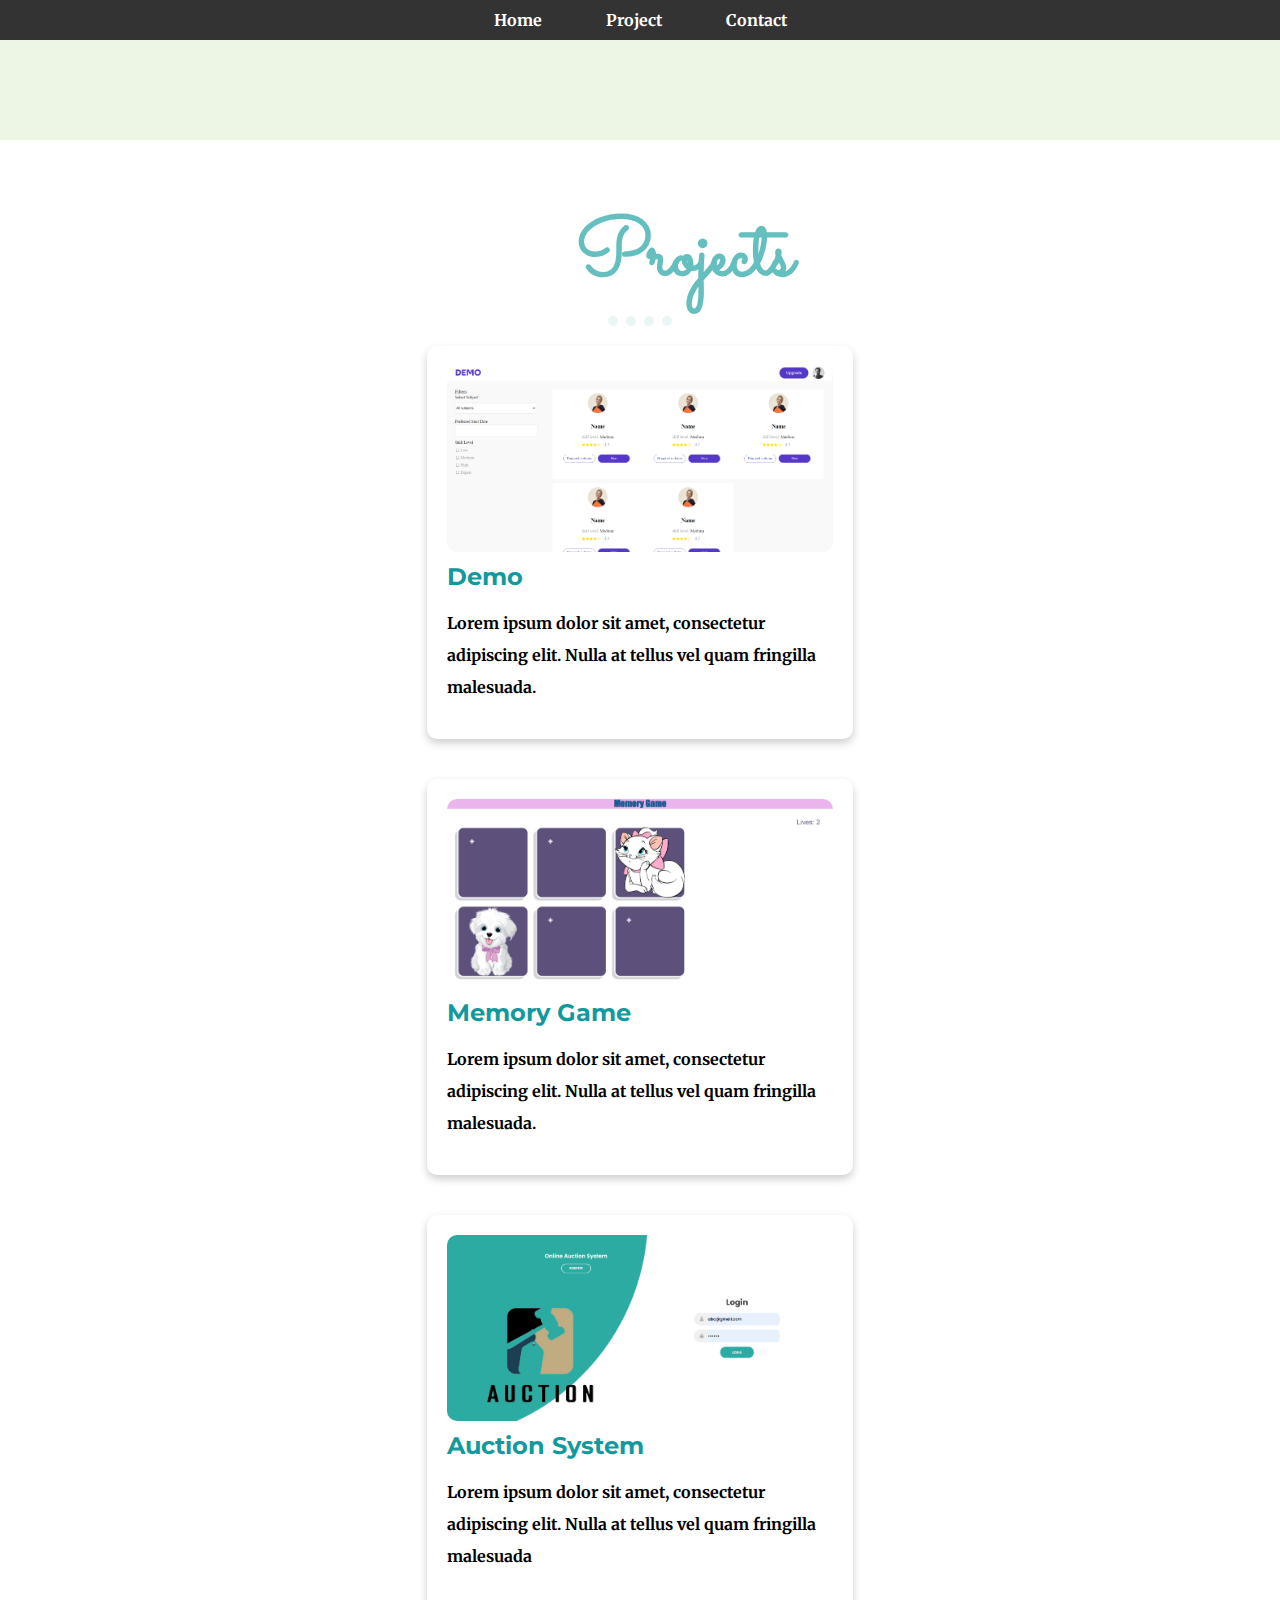
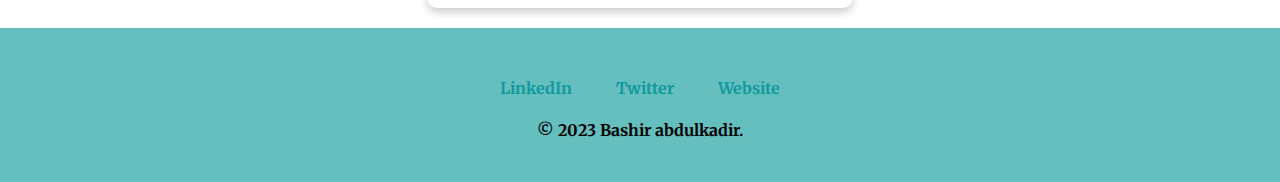
==== project.html @ d48af5b2 "Add files via upload" ====
<!DOCTYPE html>
<html lang="en">

<head>
    <meta charset="UTF-8" />
    <meta http-equiv="X-UA-Compatible" content="IE=edge" />
    <meta name="viewport" content="width=device-width, initial-scale=1.0" />
    <link rel="preconnect" href="https://fonts.googleapis.com" />
    <link rel="preconnect" href="https://fonts.gstatic.com" crossorigin />
    <link
        href="https://fonts.googleapis.com/css2?family=Merriweather:wght@300&family=Montserrat&family=Sacramento&display=swap"
        rel="stylesheet" />
    <link rel="stylesheet" href="css/styles.css" />
    <title>My Projects</title>
</head>

<body>
    <!-- Navbar -->
    <nav class="navbar">
        <ul class="navbar-list">
            <li class="navbar-item"><a href="index.html">Home</a></li>
            <li class="navbar-item"><a href="project.html">Project</a></li>
            <li class="navbar-item"><a href="contact.html">Contact</a></li>
        </ul>
    </nav>
    <div class="top-container"></div>
    <div class="middle-container">
        <h1>Projects</h1>
        <hr />

        <!-- Projects -->
        <div class="project">
            <img class="project-image" src="./imgs/1.png" alt="Project 1" />
            <h2 class="project-title">Demo</h2>
            <p class="project-description">
                Lorem ipsum dolor sit amet, consectetur adipiscing elit. Nulla at
                tellus vel quam fringilla malesuada.
            </p>
        </div>

        <div class="project">
            <img class="project-image" src="./imgs//MemoryGame.png" alt="Project 2" />
            <h2 class="project-title">Memory Game</h2>
            <p class="project-description">
                Lorem ipsum dolor sit amet, consectetur adipiscing elit. Nulla at
                tellus vel quam fringilla malesuada.
            </p>
        </div>

        <div class="project">
            <img class="project-image" src="/imgs/onlineAuctionSystem.png" alt="Project 3" />
            <h2 class="project-title">Auction System</h2>
            <p class="project-description">
                Lorem ipsum dolor sit amet, consectetur adipiscing elit. Nulla at
                tellus vel quam fringilla malesuada
            </p>
        </div>
    </div>
    <!-- Footer -->
    <div class="bottom-container">
        <a class="footer-link" href="https://www.linkedin.com/">LinkedIn</a>
        <a class="footer-link" href="https://twitter.com/">Twitter</a>
        <a class="footer-link" href="https://www.appbrewery.co/">Website</a>
        <p>© 2023 Bashir abdulkadir.</p>
    </div>
</body>

</html>
---- css/styles.css ----
body {
  margin: 0;
  text-align: center;
  font-size: 1em;
  font-weight: bold;
}
p {
  line-height: 2;
  font-family: "Merriweather", serif;
}
h1 {
  color: #66bfbf;
  margin: 0 auto;
  margin-top: 50 auto;
  font-family: "Sacramento", cursive;
  font-size: 5rem;
  font-weight: bold;
  width: 10%;
}
h2 {
  color: #66bfbf;
  font-family: "Montserrat", sans-serif;
  font-size: 2.5rem;
  font-weight: bold;
}
h3 {
  color: #66bfbf;
  font-family: "Montserrat", sans-serif;
  font-size: 1.5rem;
  font-weight: bold;
}
hr {
  margin-left: 20em;
  margin-bottom: 1em;
  margin: 0 auto;
  border-style: none;
  border-top-style: dotted;
  border-color: #eaf6f6;
  border-width: 10px;
  width: 5%;
}
a {
  font-family: "Merriweather", serif;
  color: #11999e;
  margin: 10px 20px;
  text-decoration: none;
}
a:hover {
  color: #eafafa;
}
/* Navbar styles */
.navbar {
  background-color: #333;
  color: #fff;
  padding: 10px 0;
}

.navbar-list {
  list-style: none;
  margin: 0;
  padding: 0;
  text-align: center;
}

.navbar-item {
  display: inline-block;
  margin-right: 20px;
}

.navbar-item:last-child {
  margin-right: 0;
}

.navbar-item a {
  text-decoration: none;
  color: #fff;
  font-weight: bold;
}

.navbar-item a:hover {
  text-decoration: underline;
}

.top-container {
  background-color: #edf6e5;
  padding-top: 100px;
  position: relative;
}
.top-cloud {
  position: absolute;
  right: 300px;
  top: 50px;
}
.bottom-cloud {
  position: absolute;
  left: 250px;
  bottom: 450px;
}
.middle-container {
  padding-top: 60px;
  display: flex;
  flex-direction: column;
  justify-content: center;
  align-items: center;
}
.me {
  border-radius: 50%;
  height: 170px;
  width: 170px;
  border: 1px solid;
}
.intro {
  width: 40%;
  margin: 20px auto 60px auto;
}

.programmer {
  border-radius: 50%;
  height: 170px;
  width: 170px;
  border: 1px solid;
  float: left;
  margin-right: 30px;
}
.skill {
  border-radius: 50%;
  height: 170px;
  width: 170px;
  border: 1px solid;
  float: right;
}
.skill-row {
  width: 50%;
  margin: 0 auto;
}
.contact-me {
  margin: 0 auto;
}
.btn {
  background: #11cdd4;
  background-image: -webkit-linear-gradient(top, #11cdd4, #11999e);
  background-image: -moz-linear-gradient(top, #11cdd4, #11999e);
  background-image: -ms-linear-gradient(top, #11cdd4, #11999e);
  background-image: -o-linear-gradient(top, #11cdd4, #11999e);
  background-image: linear-gradient(to bottom, #11cdd4, #11999e);
  -webkit-border-radius: 8;
  -moz-border-radius: 8;
  border-radius: 8px;
  font-family: Arial;
  color: #ffffff;
  font-size: 20px;
  padding: 10px 20px 10px 20px;
  text-decoration: none;
}
.bottom-container {
  background-color: #66bfbf;
  padding: 50px 0 20px;
}
.copyright {
  color: #eaf6f6;
  font-size: 0.75rem;
  margin: 20px 0px;
}

.project-container {
  display: flex;
  flex-wrap: wrap;
  justify-content: space-around;
  margin: 20px;
}

.project {
  background-color: #fff;
  border-radius: 10px;
  width: calc(33.33% - 40px);
  margin: 20px;
  padding: 20px;
  box-shadow: 0px 4px 8px rgba(0, 0, 0, 0.2);
  text-align: left;
  display: flex;
  flex-direction: column;
}

.project-image {
  max-width: 100%;
  border-radius: 10px;
  margin-bottom: 10px;
}

.project-title {
  color: #11999e;
  font-size: 1.5rem;
  margin: 0;
}

.project-description {
  font-size: 1rem;
  flex-grow: 1;
}

/* Contact form styles */
.contact-form {
  background-color: #fff;
  border-radius: 10px;
  width: 50%;
  margin: 20px auto;
  padding: 20px;
  box-shadow: 0px 4px 8px rgba(0, 0, 0, 0.2);
}

.contact-form label {
  display: block;
  font-weight: bold;
  margin-bottom: 10px;
}

.contact-form input[type="text"],
.contact-form input[type="email"],
.contact-form textarea {
  width: 100%;
  padding: 12px;
  margin-bottom: 20px;
  border: 2px solid #ccc;
  border-radius: 4px;
  font-family: "Merriweather", serif;
  font-size: 1rem;
}

.contact-form textarea {
  resize: vertical;
  height: 150px;
}

.contact-form button[type="submit"] {
  background: #11cdd4;
  background-image: -webkit-linear-gradient(top, #11cdd4, #11999e);
  background-image: -moz-linear-gradient(top, #11cdd4, #11999e);
  background-image: -ms-linear-gradient(top, #11cdd4, #11999e);
  background-image: -o-linear-gradient(top, #11cdd4, #11999e);
  background-image: linear-gradient(to bottom, #11cdd4, #11999e);
  -webkit-border-radius: 8;
  -moz-border-radius: 8;
  border-radius: 8px;
  font-family: Arial;
  color: #ffffff;
  font-size: 20px;
  padding: 10px 20px;
  text-decoration: none;
}
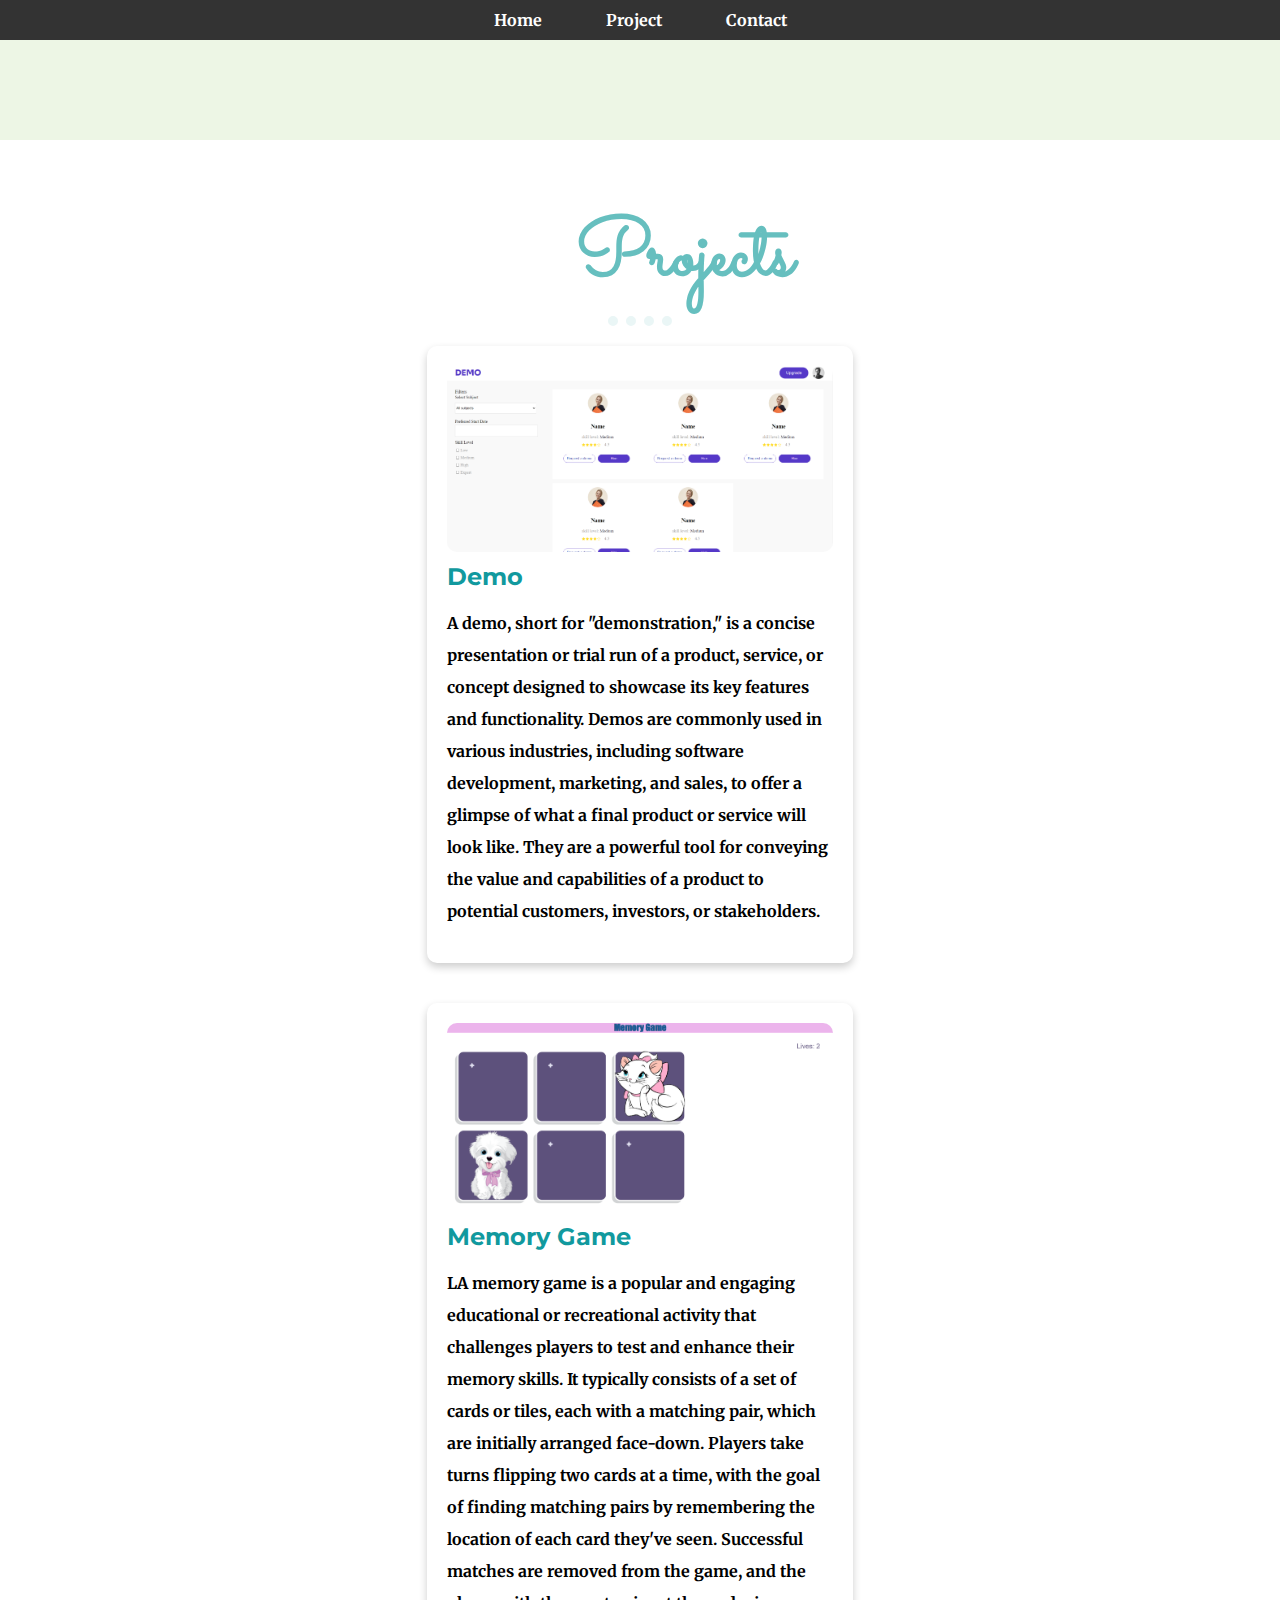
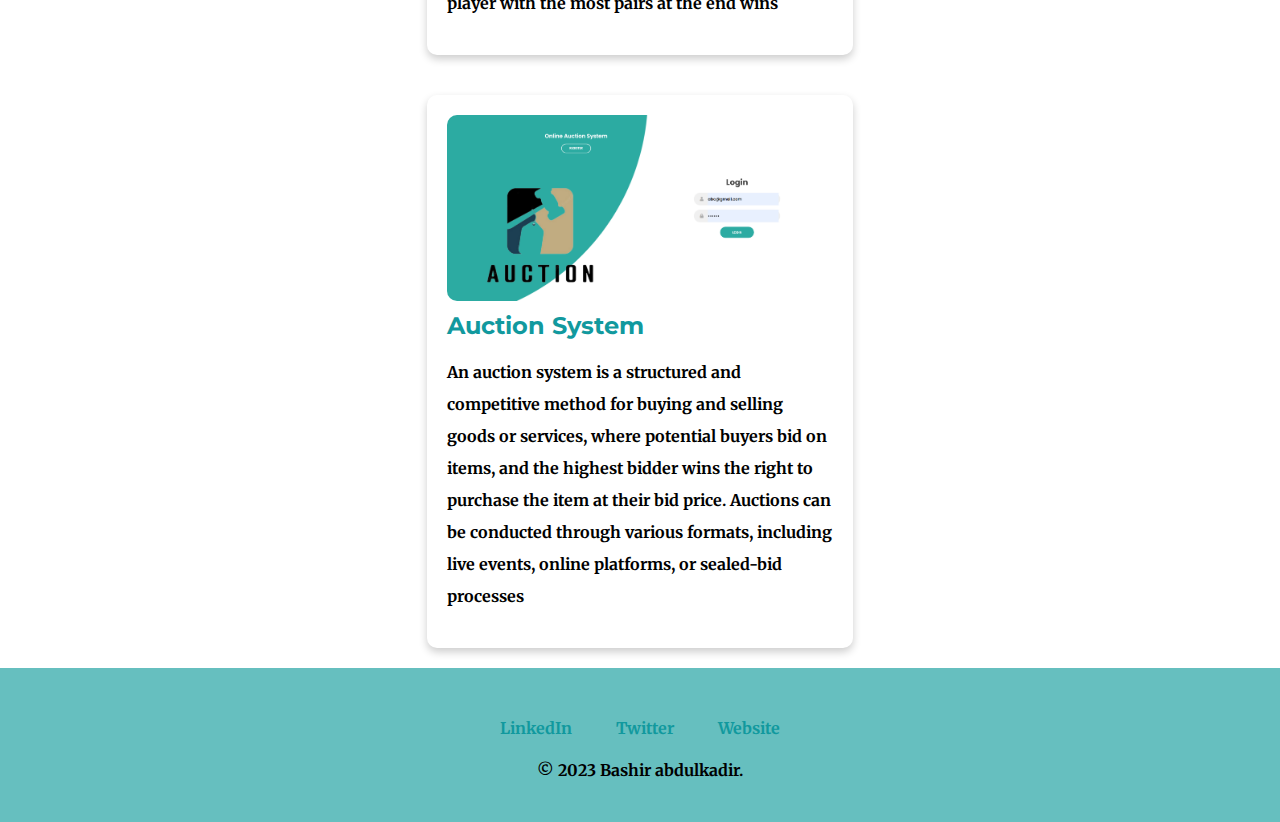
==== commit ab4558a7: "yes" ====
--- a/project.html
+++ b/project.html
@@ -33,8 +33,10 @@
             <img class="project-image" src="./imgs/1.png" alt="Project 1" />
             <h2 class="project-title">Demo</h2>
             <p class="project-description">
-                Lorem ipsum dolor sit amet, consectetur adipiscing elit. Nulla at
-                tellus vel quam fringilla malesuada.
+                A demo, short for "demonstration," is a concise presentation or trial run of a product, service, or concept designed to showcase its key features and functionality. 
+                Demos are commonly used in various industries, including software development, marketing, and sales, to offer a glimpse of what a final product or service will look like. 
+                They are a powerful tool for conveying the value and capabilities of a product to potential customers, investors, or stakeholders.
+
             </p>
         </div>
 
@@ -42,8 +44,10 @@
             <img class="project-image" src="./imgs//MemoryGame.png" alt="Project 2" />
             <h2 class="project-title">Memory Game</h2>
             <p class="project-description">
-                Lorem ipsum dolor sit amet, consectetur adipiscing elit. Nulla at
-                tellus vel quam fringilla malesuada.
+                LA memory game is a popular and engaging educational or recreational activity that challenges players to test and enhance their memory skills. 
+                It typically consists of a set of cards or tiles, each with a matching pair, which are initially arranged face-down. 
+                Players take turns flipping two cards at a time, with the goal of finding matching pairs by remembering the location of each card they've seen. 
+                Successful matches are removed from the game, and the player with the most pairs at the end wins
             </p>
         </div>
 
@@ -51,8 +55,10 @@
             <img class="project-image" src="/imgs/onlineAuctionSystem.png" alt="Project 3" />
             <h2 class="project-title">Auction System</h2>
             <p class="project-description">
-                Lorem ipsum dolor sit amet, consectetur adipiscing elit. Nulla at
-                tellus vel quam fringilla malesuada
+                An auction system is a structured and competitive method for buying and selling goods or services, 
+                where potential buyers bid on items, and the highest bidder wins the right to purchase the item at their bid price. 
+                Auctions can be conducted through various formats, including live events, online platforms, or sealed-bid processes
+                
             </p>
         </div>
     </div>
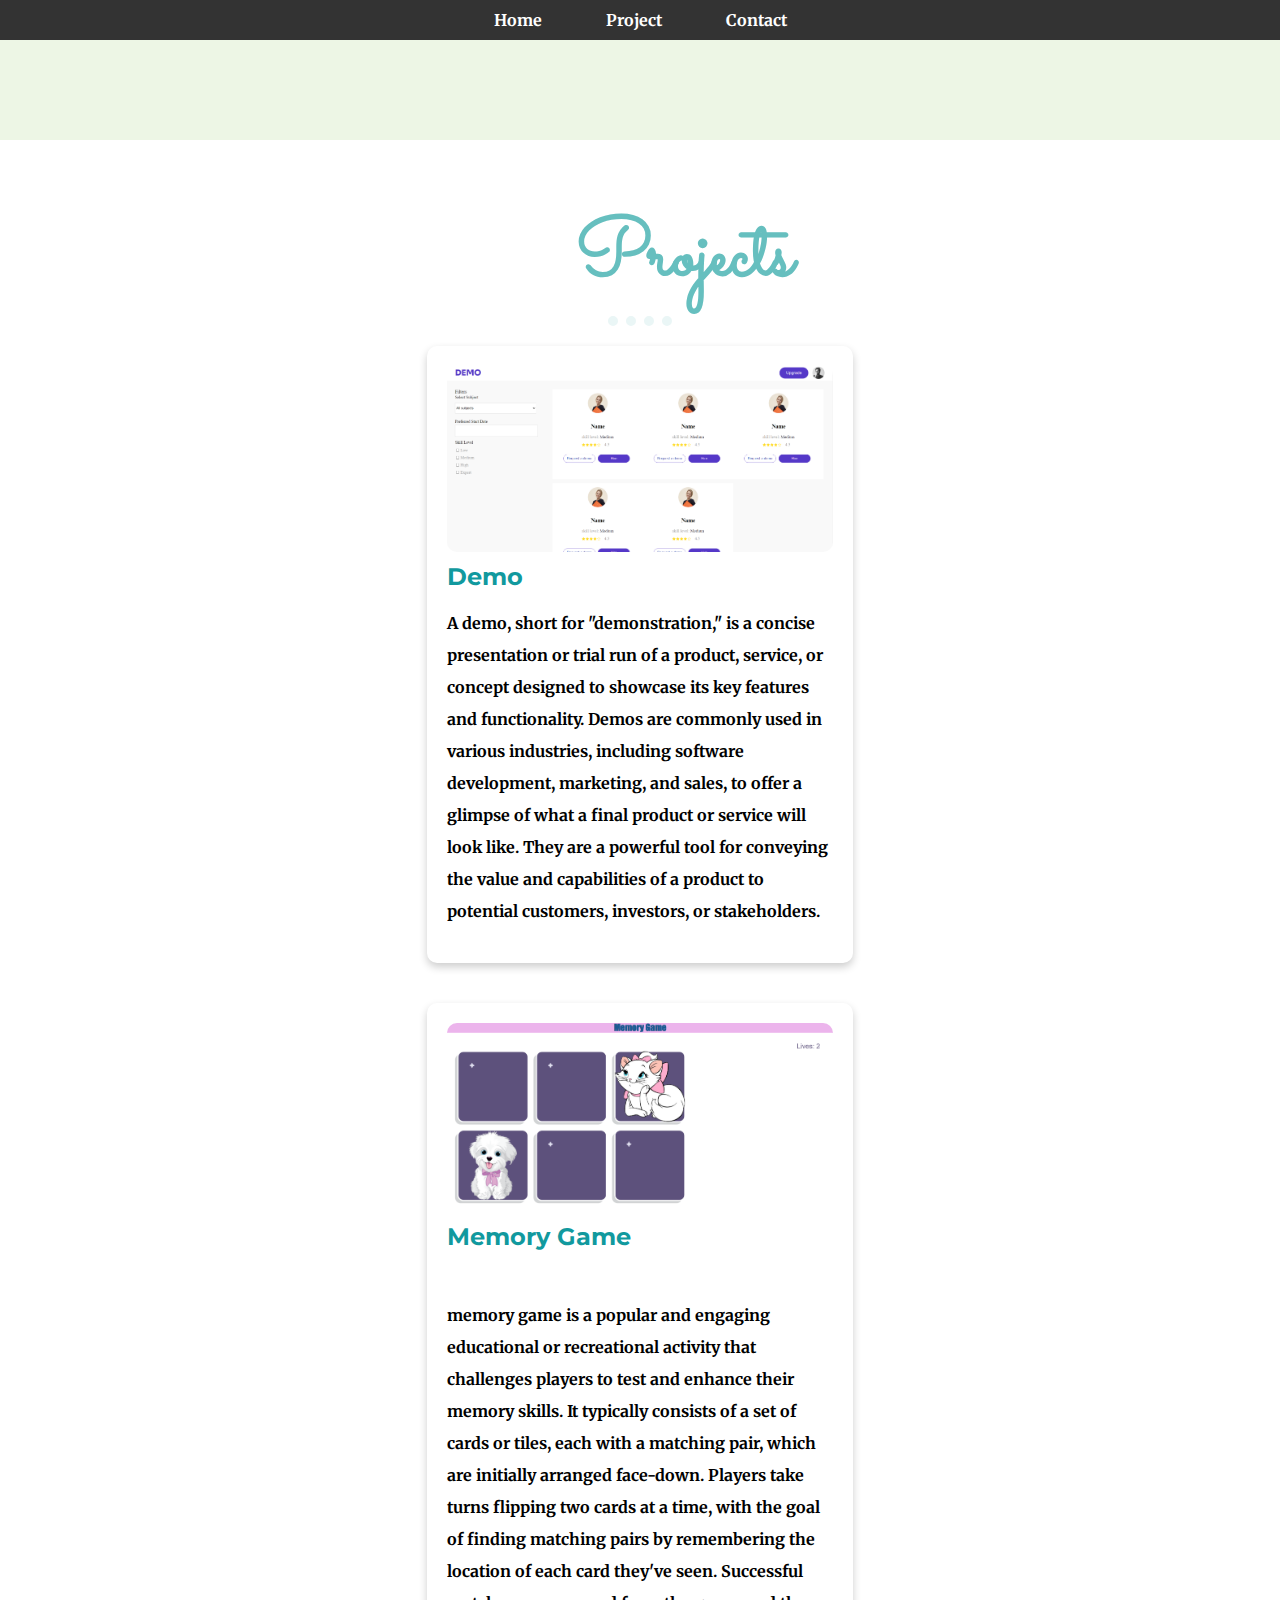
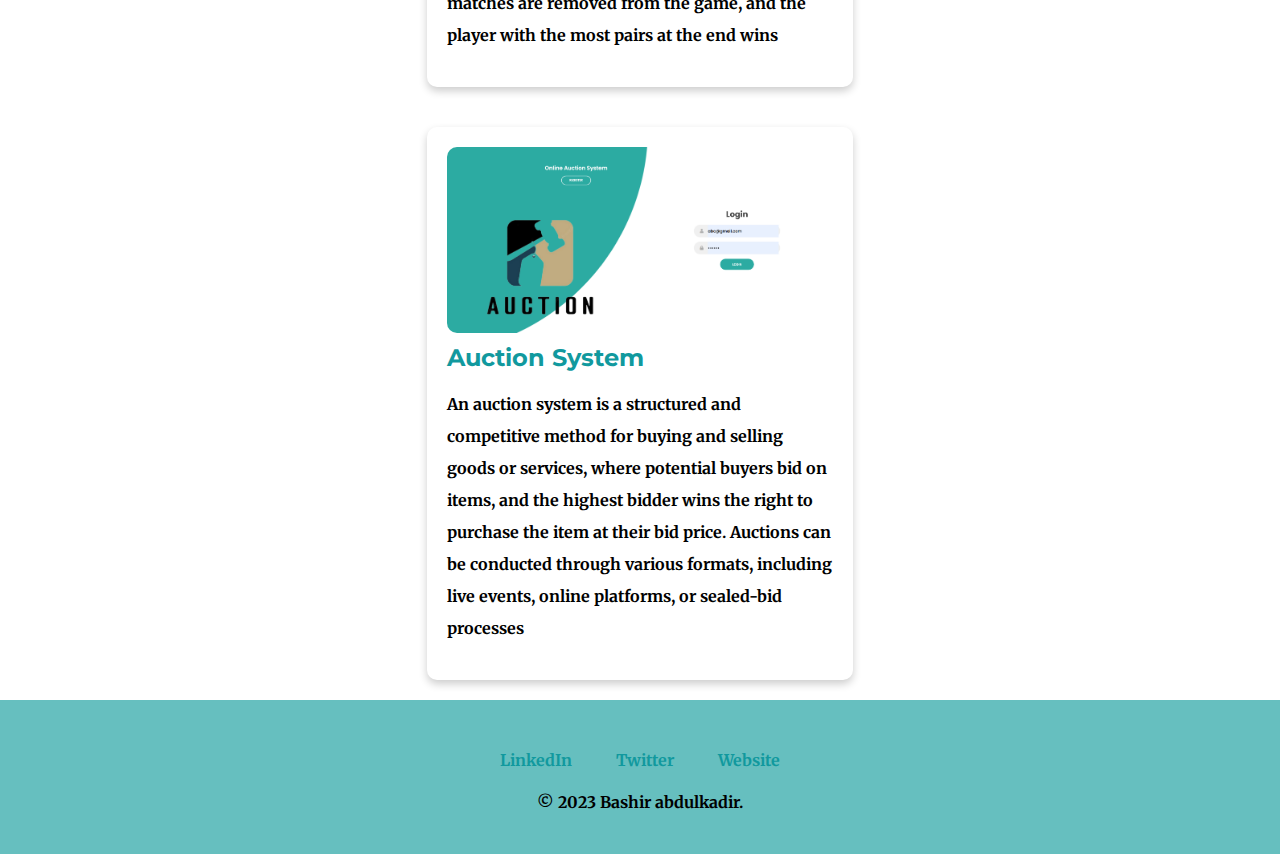
==== commit b3074a0e: "i" ====
--- a/project.html
+++ b/project.html
@@ -43,12 +43,12 @@
         <div class="project">
             <img class="project-image" src="./imgs//MemoryGame.png" alt="Project 2" />
             <h2 class="project-title">Memory Game</h2>
-            <p class="project-description">
-                LA memory game is a popular and engaging educational or recreational activity that challenges players to test and enhance their memory skills. 
-                It typically consists of a set of cards or tiles, each with a matching pair, which are initially arranged face-down. 
-                Players take turns flipping two cards at a time, with the goal of finding matching pairs by remembering the location of each card they've seen. 
-                Successful matches are removed from the game, and the player with the most pairs at the end wins
-            </p>
+            <p class="project-description"> 
+                <p> memory game is a popular and engaging educational or recreational activity that challenges players to test and enhance their memory skills. 
+                    It typically consists of a set of cards or tiles, each with a matching pair, which are initially arranged face-down. 
+                    Players take turns flipping two cards at a time, with the goal of finding matching pairs by remembering the location of each card they've seen. 
+                    Successful matches are removed from the game, and the player with the most pairs at the end wins
+                </p>
         </div>
 
         <div class="project">
